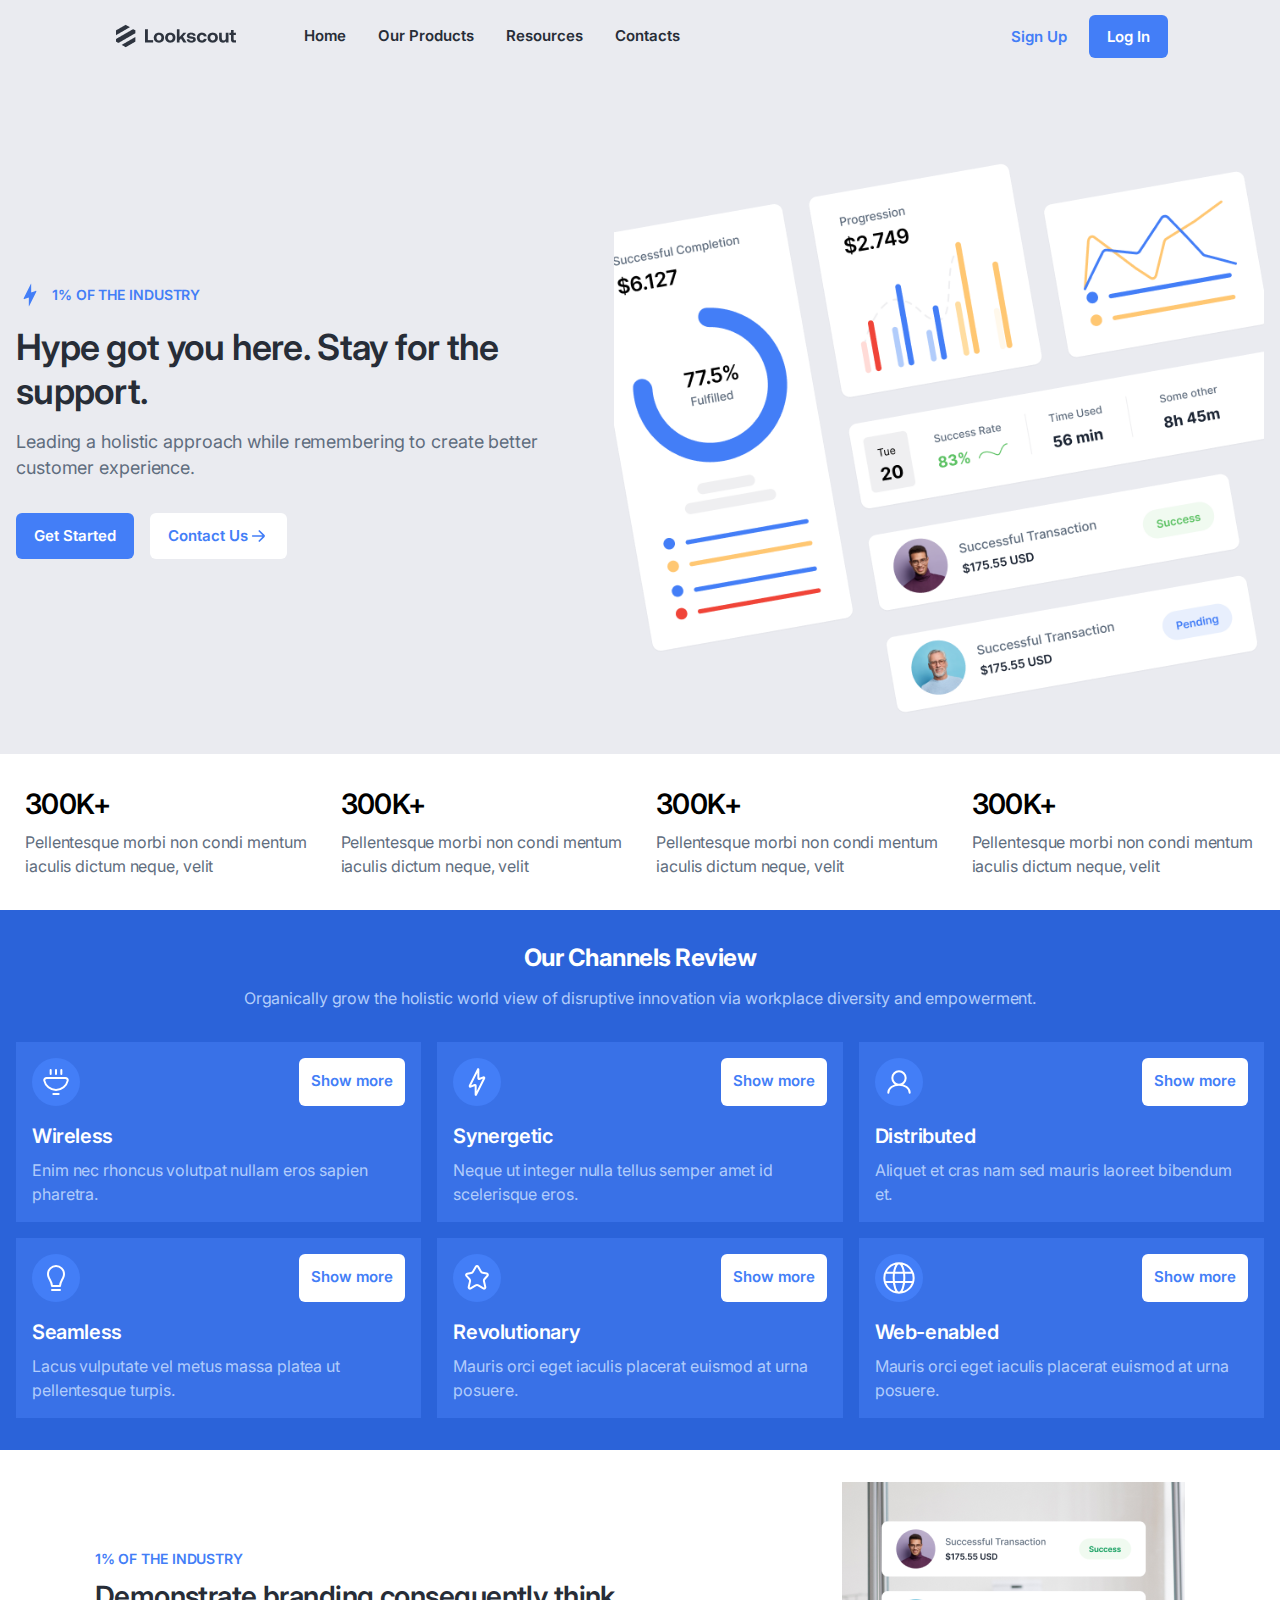
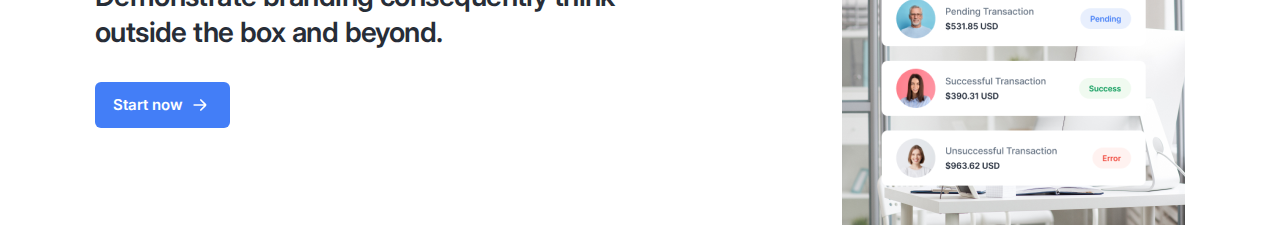
==== about.html @ 9a1436a7 "abou.html eklendi.header ve content oluşturuldu" ====
<!DOCTYPE html>
<html lang="en">
<head>
  <meta charset="UTF-8">
  <meta name="viewport" content="width=device-width, initial-scale=1.0">
  <link rel="preconnect" href="https://fonts.googleapis.com">
  <link rel="preconnect" href="https://fonts.gstatic.com" crossorigin>
  <link href="https://fonts.googleapis.com/css2?family=Inter:ital,opsz,wght@0,14..32,100..900;1,14..32,100..900&display=swap" rel="stylesheet">
  <link rel="stylesheet" href="assets/css/about.css">
  <title>About</title>
</head>
<body>
  <div class="header-mobile">
    <div class="logo-content-mobile">
      <a href="#"><img src="assets/img/Main-logo.png" alt="Lookscout Logo"></a>
    </div>
    <div class="hamburger-menu-content">
      <img src="assets/img/hamburger-menu-icon.png" alt="Hamburger Menu Icon">
    </div>
  </div>
  <div class="header-desktop">
    <div class="desktop-logo">
      <img src="assets/img/Main-logo.png" alt="">
    </div>
    <div class="dekstop-nav">
      <a href="#">Home</a>
      <a href="#">Our Products</a>
      <a href="#">Resources </a>
      <a href="#">Contacts</a>
    </div>
    <div class="desktop-links">
      <a class="white-sign" href="#"> Sign Up</a>
      <a  class="blue-log"  href="#"> Log In</a>
    </div>
  </div>
  <div class="container">
    <div class="graphic-content">
      <div class="graphic-photo-inner">
        <img class="mobile-photo" src="assets/img/Graphic-mobil-photo.png" alt="Graphic Mobile Photo">
        <img class="tablet-photo" src="assets/img/tablet-graphic-phpt.png" alt="">
        <img  class="desktop-photo" src="assets/img/desktop-graphic-photo.png" alt="">
      </div>
      <div class="graphic-text-inner">
          <div class="lightining-inner">
            <img src="assets/img/lightining-icon-blue.svg" alt="">
            <span class="blue-lightining-text">1% OF THE INDUSTRY</span>
          </div>
          <h1>Hype got you here. Stay for the support. </h1>
          <p class="graphic-content-p">Leading a holistic approach while remembering to create better customer experience.  </p>
          <div class="graphic-btn-inner">
            <a class="get-started" href="#">Get Started</a>
            <a class="contact-us"  href="#">Contact Us <img src="assets/img/right-arrow-blue-icon.svg" alt="Right blue arrow icon"></a>
          </div>
      </div>
    </div>
  </div>
  <div class="number-users-content">
    <div class="number-users-inner">
      <h2 class="number-users-h">300K+ </h2>
      <p class="number-users-p" >Pellentesque morbi non condi mentum iaculis dictum neque, velit</p>
    </div>
    <div class="number-users-inner">
      <h2 class="number-users-h">300K+ </h2>
      <p class="number-users-p" >Pellentesque morbi non condi mentum iaculis dictum neque, velit</p>
    </div>
    <div class="number-users-inner">
      <h2 class="number-users-h">300K+ </h2>
      <p class="number-users-p" >Pellentesque morbi non condi mentum iaculis dictum neque, velit</p>
    </div>
    <div class="number-users-inner">
      <h2 class="number-users-h">300K+ </h2>
      <p class="number-users-p" >Pellentesque morbi non condi mentum iaculis dictum neque, velit</p>
    </div>
  </div>
  <div class="review-content">
    <div class="review-header">
      <h2 class="review-h">Our Channels Review</h2>
      <p class="review-p">Organically grow the holistic world view of disruptive innovation via workplace diversity and empowerment.</p>
    </div>
    <div class="box-container">
      <div class="review-box">
        <div class="box-top">
          <img src="assets/img/wifi icon.svg" alt="Wifi Icon">
          <a class="show-more" href="#"> Show more</a>
        </div>
        <h4 class="box-top-h">Wireless</h4>
        <p class="box-p">Enim nec rhoncus volutpat nullam eros sapien pharetra.</p>
      </div>
      <div class="review-box">
        <div class="box-top">
          <img src="assets/img/elektric-icon.svg" alt="Electric Icon">
          <a class="show-more" href="#"> Show more</a>
        </div>
        <h4 class="box-top-h">Synergetic</h4>
        <p class="box-p">Neque ut integer nulla tellus semper amet id scelerisque eros.</p>
      </div>
      <div class="review-box">
        <div class="box-top">
          <img src="assets/img/people-icon.svg" alt="People Icon">
          <a class="show-more" href="#"> Show more</a>
        </div>
        <h4 class="box-top-h">Distributed</h4>
        <p class="box-p">Aliquet et cras nam sed mauris laoreet bibendum et.</p>
      </div>
      <div class="review-box">
        <div class="box-top">
          <img src="assets/img/light-icon.svg" alt="Light Icon">
          <a class="show-more" href="#"> Show more</a>
        </div>
        <h4 class="box-top-h">Seamless</h4>
        <p class="box-p">Lacus vulputate vel metus massa platea ut pellentesque turpis.</p>
      </div>
      <div class="review-box">
        <div class="box-top">
          <img src="assets/img/star-icon.svg" alt="Star Icon">
          <a class="show-more" href="#"> Show more</a>
        </div>
        <h4 class="box-top-h">Revolutionary</h4>
        <p class="box-p">Mauris orci eget iaculis placerat euismod at urna posuere.</p>
      </div>
      <div class="review-box web">
        <div class="box-top">
          <img src="assets/img/web-blue-icon.svg" alt="Star Icon">
          <a class="show-more" href="#"> Show more</a>
        </div>
        <h4 class="box-top-h">Web-enabled</h4>
        <p class="box-p">Mauris orci eget iaculis placerat euismod at urna posuere.</p>
      </div>
    </div>
  </div>
  <div class="motto-content">
    <div class="motto-text-inner">
      <span class="motto-span">1% OF THE INDUSTRY</span>
      <h3 class="motto-h" >Demonstrate branding consequently think outside the box and beyond.</h3>
      <div class="motto-btn-area">
        <a class="strt-btn" href="#">Start now</a>
        <img src="assets/img/white-arrow.svg" alt="">
      </div>
    </div>
    <div class="motto-photo-inner">
      <img src="assets/img/motto-small-photo.png" alt="">
    </div>
  </div>
  <!-- ali start here -->
</body>
</html>
---- assets/css/about.css ----
*, *::before, *::after {
  box-sizing: border-box;
}

* {
  margin: 0;
  padding: 0;
}

body {
  line-height: 1.5;
  -webkit-font-smoothing: antialiased;
  font-family: "Inter", system-ui;
  margin-inline: auto;
}

img, picture, video, canvas, svg {
  display: block;
  max-width: 100%;
}

input, button, textarea, select {
  font: inherit;
}

p, h1, h2, h3, h4, h5, h6 {
  overflow-wrap: break-word;
}

/* reset end */

.header-desktop{
  background-color: #EAEBF0;
}
.graphic-content{
  background-color: #EAEBF0;
  
}

.container{
  color: #272D37 ;
  display: flex;
  flex-direction: column;
  background-color:#EAEBF0 ;
  padding-inline: 16px;


}

.header-mobile{
  display: flex;
  justify-content: space-between;
  border-bottom: 1px solid #EAEBF0;
  background-color:#EAEBF0 ;
  padding-inline: 16px;
}

.graphic-content{
  margin-inline: auto;
}

/* header part over */

/*! graphic-content start here */

.graphic-photo-inner img{
  margin-inline: auto;
}

.lightining-inner{
  display: flex;
  gap: 8px;
  align-items: center;
  margin-bottom: 16px;
}

.blue-lightining-text{
  color: #437EF7;
  font-size: 14px;
  font-weight: 600;
  line-height: 20px;
  letter-spacing: -0.10000000149011612px;
  text-align: left;
}

h1{
  font-size: 36px;
  font-weight: 600;
  line-height: 44px;
  letter-spacing: -0.02em;
  margin-bottom: 16px;
}

.graphic-content-p{
  font-size: 18px;
  font-weight: 400;
  line-height: 26px;
  letter-spacing: -0.10000000149011612px;
  text-align: left;
  color: #5F6D7E;
  margin-bottom: 32px;
}

.graphic-btn-inner{
  display: inline-block;
  display: flex;
  flex-direction: column;
  gap: 16px;
  margin-top: 24px;
  margin-bottom: 40px;
}

.get-started{
  text-decoration: none;
  color: white;
  background-color: #437EF7;
  padding: 12px 18px;
  text-align: center;
  border-radius: 6px;
  font-size: 15px;
  font-weight: 600;
  line-height: 22px;
  display: flex;
  justify-content: center;
}

.contact-us{
  text-decoration: none;
  color: #437EF7;
  background-color: white;
  padding: 12px 18px;
  text-align: center;
  border-radius: 6px;
  display: flex;
  justify-content: center;
  font-size: 15px;
  font-weight: 600;
  line-height: 22px;
  text-align: center;
}

.get-started:hover{
  background-color: white;
  color: #437EF7;
}

.contact-us:hover{
  color: white;
  background-color: #437EF7;
}

/* number-users-content start here */

.number-users-content{
  padding-top: 32px;
  margin-bottom: 32px;
  gap: 32px;
  display: flex;
  flex-direction: column;
  background-color: white;
  justify-content: center;
  align-items: center;
}

.number-users-inner{
  gap: 8px;
  display: flex;
  flex-direction: column;
  
}

.number-users-h{
  font-size: 28px;
  font-weight: 600;
  line-height: 36px;
  letter-spacing: -0.02em;
  text-align: left;
}

.number-users-p{
  font-size: 16px;
  font-weight: 400;
  line-height: 24px;
  letter-spacing: -0.10000000149011612px;
  text-align: left;
  color: #5F6D7E;
}

/* reviwe part start */

.review-content{
  gap: 16px;
  align-items: center;
  align-content: center;
  background-color: #2B63D9;
  padding-inline: 16px;
  padding-bottom: 32px;
}

.box-container{
  display: grid;
  gap:16px;
}

.review-h{
  font-size: 24px;
  font-weight: 700;
  line-height: 32px;
  letter-spacing: -0.02em;
  text-align: center;
  margin-bottom: 12px;
  color: white;
  margin-top: 32px;
}

.review-p{
  font-size: 16px;
  font-weight: 400;
  line-height: 24px;
  letter-spacing: -0.10000000149011612px;
  text-align: center;
  color: #B1CCFB;
  margin-bottom: 32px;
}

.review-box{
  background-color: #3971E7;
  padding: 16px;
}

.box-top{
  display: flex;
  justify-content: space-between;
}

.show-more{
  text-decoration: none;
  border-radius: 6px;
  font-size: 15px;
  font-weight: 600;
  line-height: 22px;
  text-align: left;
  color: #437EF7;
  padding: 12px;
  background-color: white;
}

.box-top-h{
  font-size: 20px;
  font-weight: 600;
  line-height: 28px;
  letter-spacing: -0.02em;
  text-align: left;
  color: white;
  margin-top: 16px;
  margin-bottom: 8px;

}

.box-p{
  font-size: 16px;
  font-weight: 400;
  line-height: 24px;
  letter-spacing: -0.10000000149011612px;
  text-align: left;
  color: #B1CCFB;
}

/* motto-content start here */

.motto-content{
  margin-top: 32px;
  padding-inline: 16px;
  display: flex;
  flex-direction: column;
  align-items: center;
}

.motto-span{
  font-size: 14px;
  font-weight: 600;
  line-height: 20px;
  letter-spacing: -0.10000000149011612px;
  text-align: left;
  color:#437EF7;
}

.motto-h{
  font-size: 28px;
  font-weight: 600;
  line-height: 36px;
  letter-spacing: -0.02em;
  text-align: left;
  color: #272D37;
  margin-top: 8px;
  margin-bottom: 32px;
}

.motto-btn-area{
  display: flex;
  background-color: #437EF7;
  gap: 10px;
  padding: 12px 18px;
  border-radius: 6px;
  max-width: 135px;
  margin-bottom: 32px;
}

.strt-btn{
  text-decoration: none;
  color: white;
  font-size: 15px;
  font-weight: 600;
  line-height: 22px;
  text-align: left;
}
.header-desktop{
  display: none;
}

.tablet-photo{
  display: none;
}
.desktop-photo{
  display: none;
}

.web{
  display: none;
}
/* tablet versiyon */
@media (width >= 758px){
  .tablet-photo{
    display: block;
  }

  .mobile-photo{
    display: none;
  }
  .graphic-btn-inner{
    display: flex;
    flex-direction: row;
  }
  .number-users-content{
    display: grid;
    grid-template-columns: 1fr 1fr ;
    justify-items: center;
    justify-content: center;
    padding-inline: 25px;
  }
  .box-container{
    display: grid;
    grid-template-columns: 1fr 1fr;
  }
  .web{
    display:grid;
  }
}

/* desktop version */
@media(width >= 1280px){
    .graphic-content{
      display: flex;
      flex-direction: row-reverse;
      margin-top: 55px;
      justify-content: space-between;
    }
    .number-users-content{
      grid-template-columns: 1fr 1fr 1fr 1fr;
    }
    .graphic-text-inner{
      align-self: center;
    }

    .header-mobile{
      display: none;
    }
  
    .header-desktop{
      display: flex;
      align-items: center;
      justify-content: space-between;
      padding-inline: 112px;
      padding-block:20px;
    }
  
    .dekstop-nav {
      margin-right:auto;
      gap: 32px;
      margin-left: 64px;
      display: flex;
      flex-direction: row;
    }
  
    .dekstop-nav a{
      text-decoration: none;
      color: #272D37;
      font-size: 15px;
      font-weight: 600;
      line-height: 22px;
      text-align: left;
    }

    .desktop-links a{
      text-decoration: none;
    font-size: 15px;
    font-weight: 600;
    line-height: 22px;
    text-align: center;
    padding: 12px 18px;
    border-radius: 6px;
    }

    .white-sign{
      color: #437EF7;
    }
  
    .blue-log{
      color: white;
      background-color:  #437EF7;
    }
    .box-container{
      grid-template-columns: 1fr 1fr 1fr;
    }
    .motto-content{
      display: flex;
      flex-direction: row;
      justify-content: space-around;
    }
    .motto-text-inner{
     align-self: center;
     max-width: 590px;
    }

  }
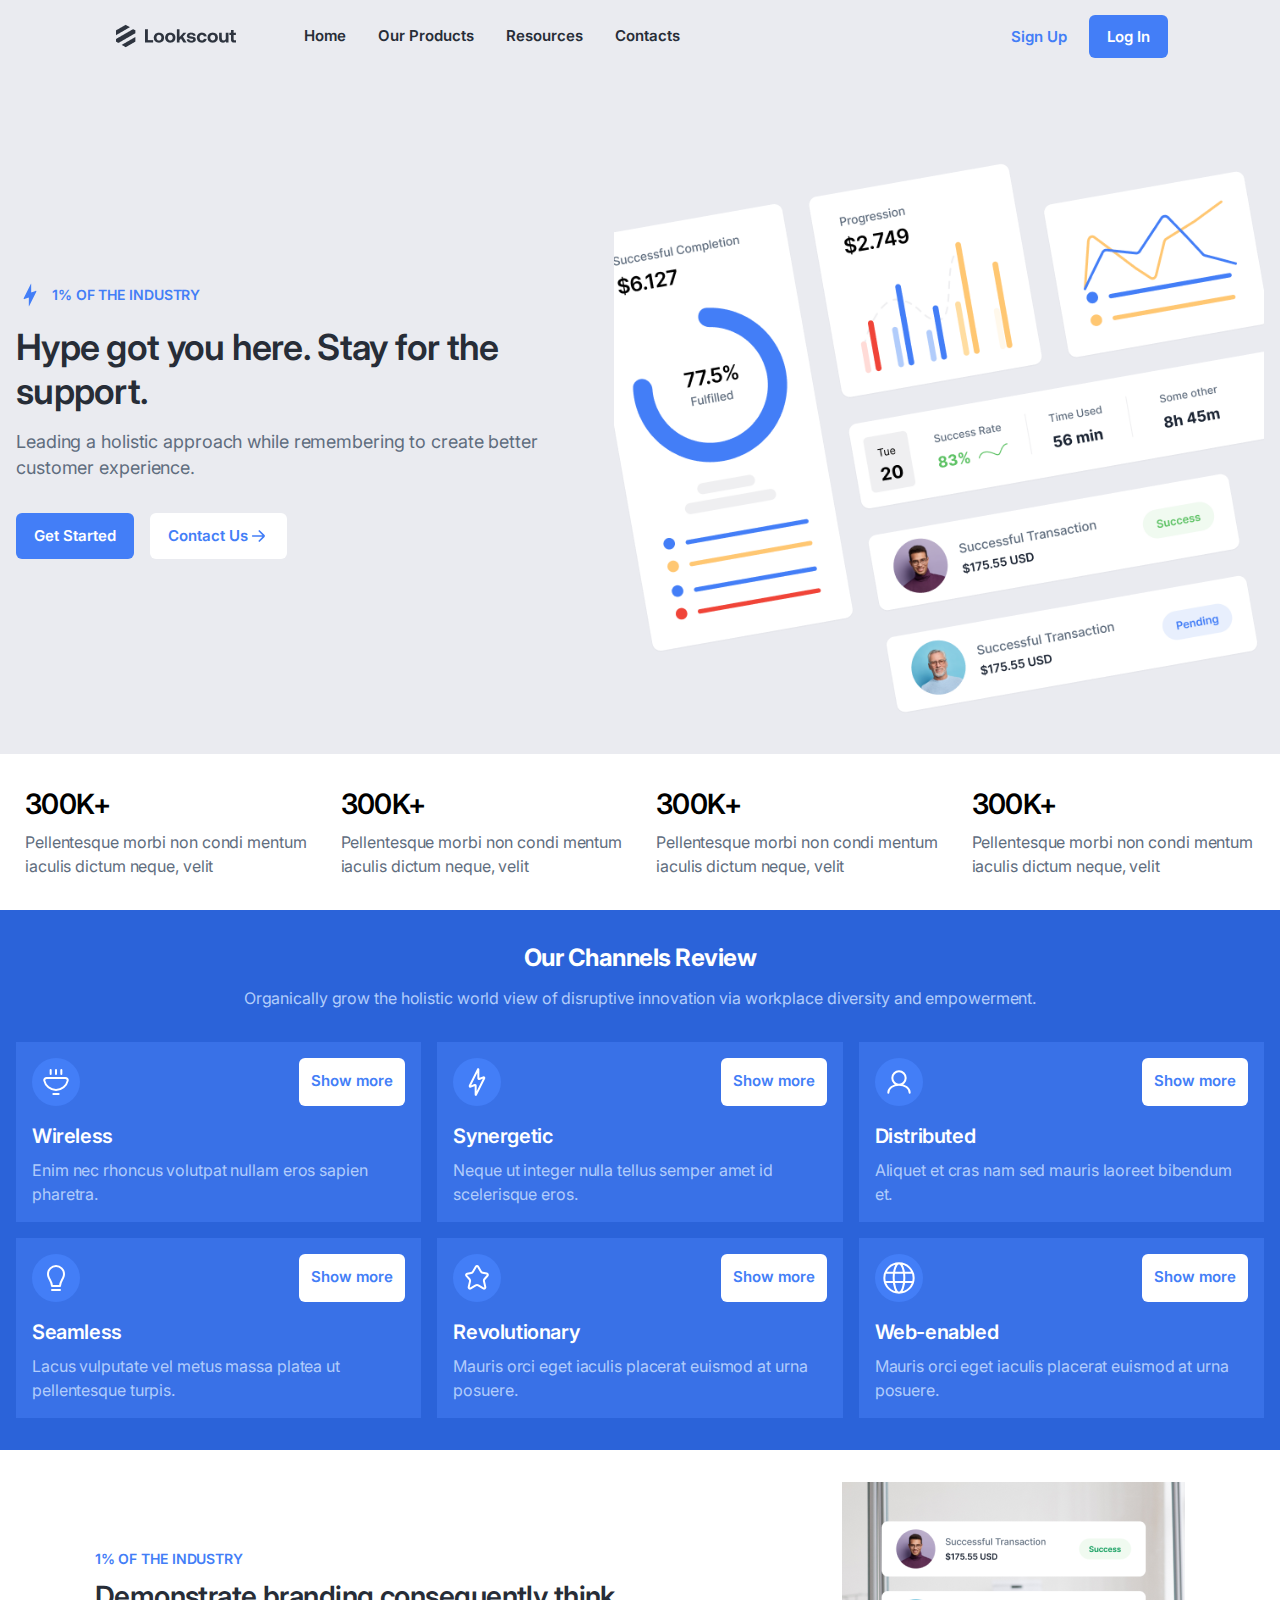
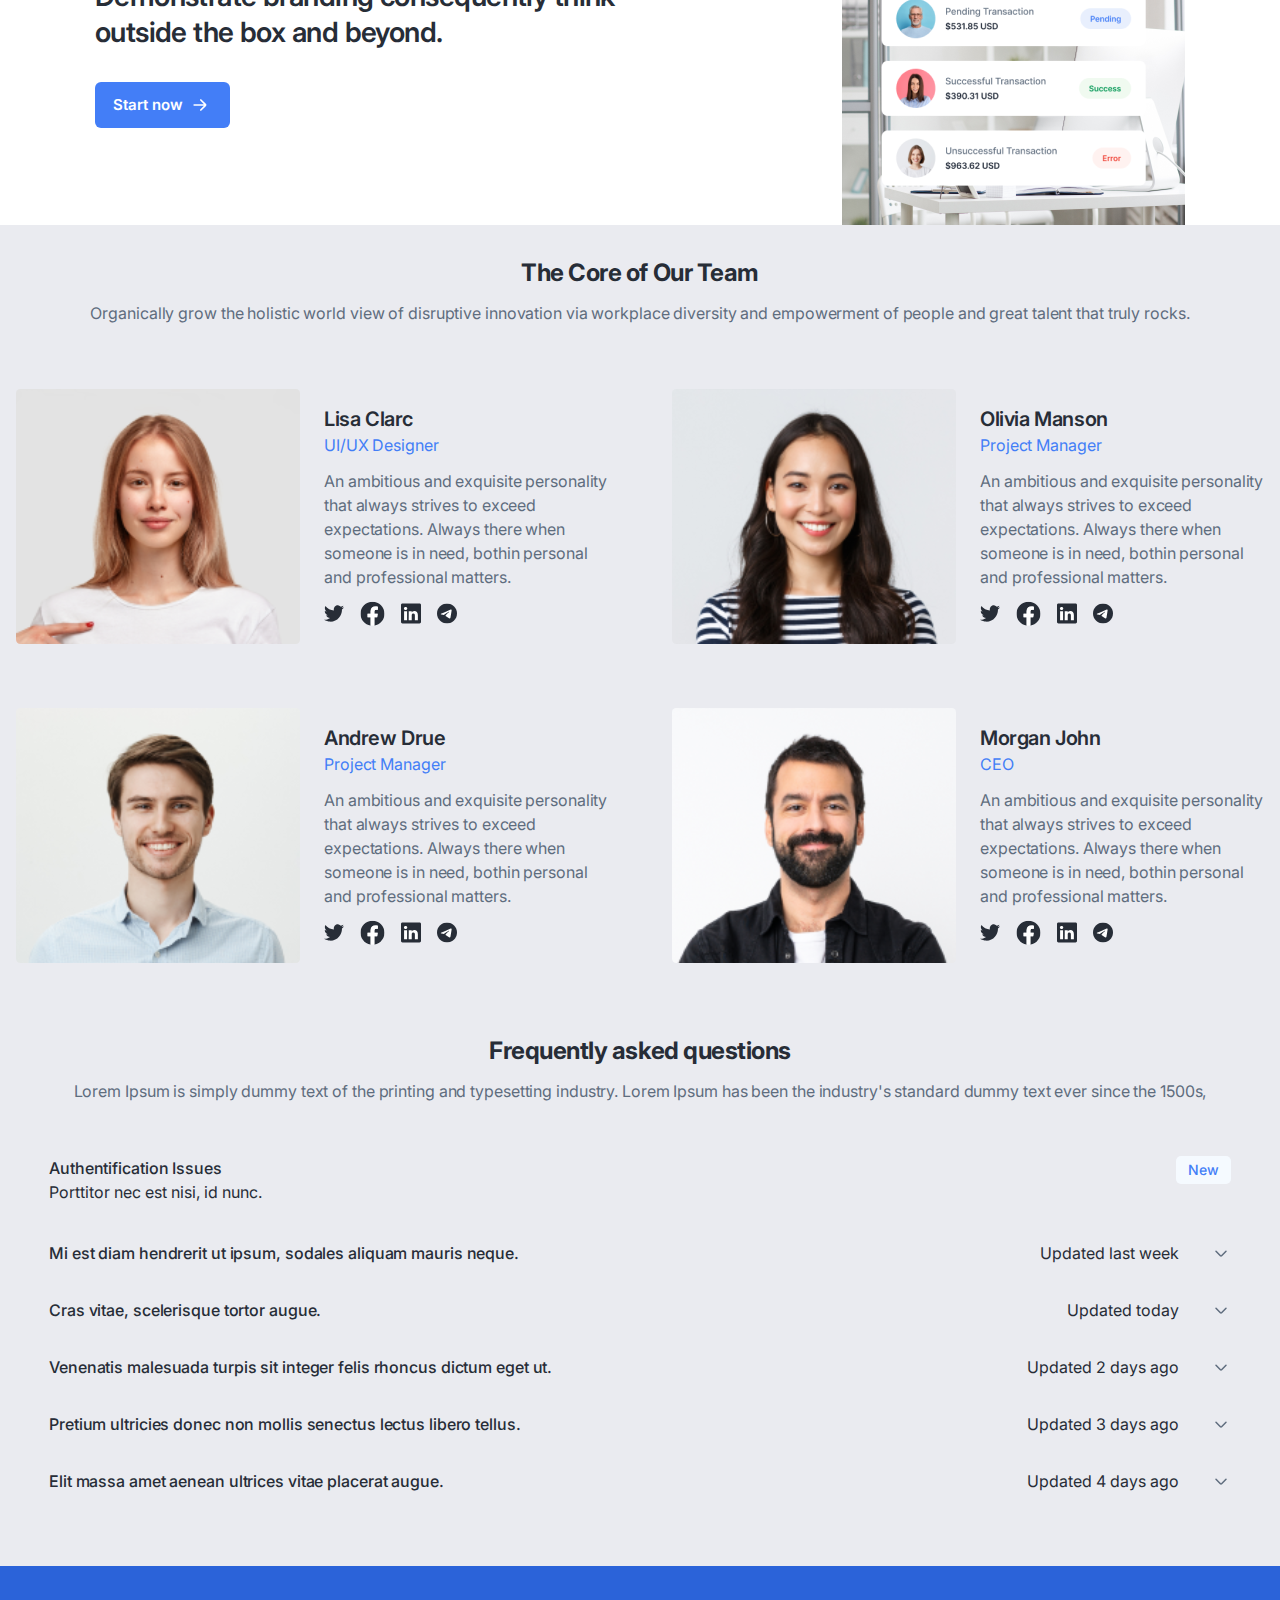
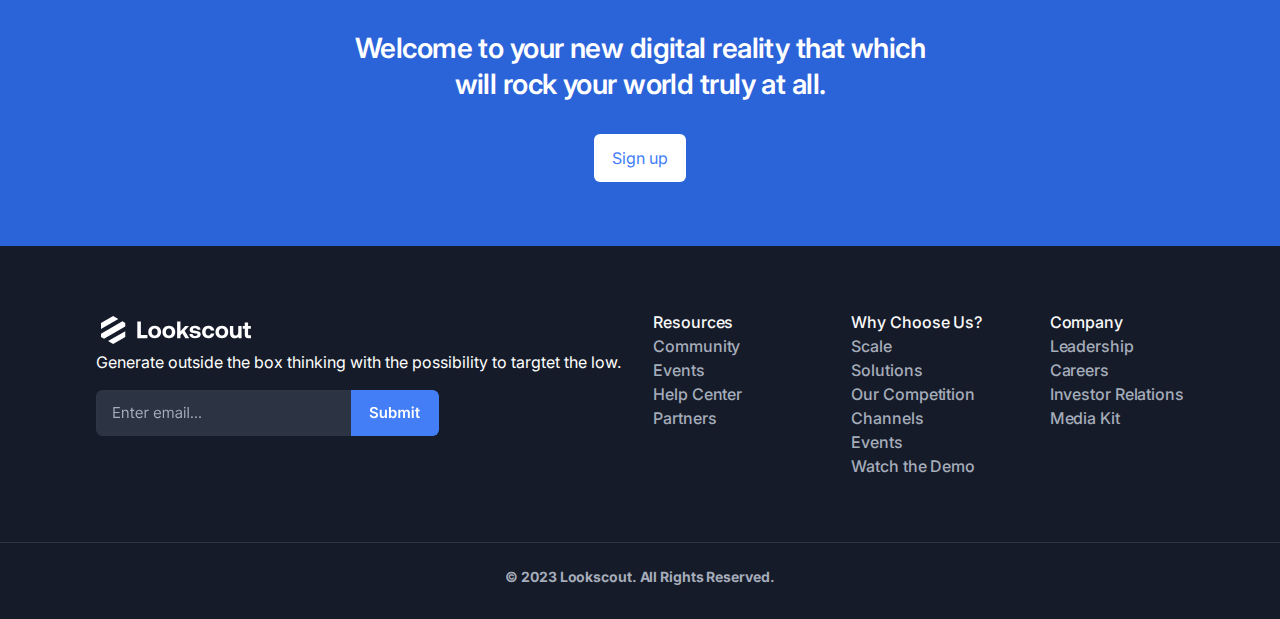
==== commit 8707a41f: "about sayfası tamamlandı." ====
--- a/about.html
+++ b/about.html
@@ -142,5 +142,212 @@
     </div>
   </div>
   <!-- ali start here -->
+  <div class="container">
+    <div class="team-part">
+      <div class="team-part-text">
+        <h1>The Core of Our Team</h1>
+        <p>Organically grow the holistic world view of disruptive innovation via workplace diversity and empowerment of
+          people and great talent that truly rocks.</p>
+      </div>
+      <div class="team-members">
+
+        <div class="team-member">
+          <div>
+            <img src="assets/img/team-photo-1.svg" alt="">
+          </div>
+
+          <div class="team-member-text">
+            <h2>Lisa Clarc</h2>
+            <h3>UI/UX Designer</h3>
+            <p>An ambitious and exquisite personality that always strives to exceed expectations. Always there when
+              someone is in need, bothin personal and professional matters.</p>
+            <div class="social-media-icons">
+              <img src="assets/img/twitter-icon.svg" alt="">
+              <img src="assets/img/facebook-icon.svg" alt="">
+              <img src="assets/img/linkedin-icon.svg" alt="">
+              <img src="assets/img/telegram-icon.svg" alt="">
+            </div>
+          </div>
+        </div>
+
+        <div class="team-member">
+          <div>
+            <img src="assets/img/team-photo-2.svg" alt="">
+          </div>
+
+          <div class="team-member-text">
+            <h2>Olivia Manson</h2>
+            <h3>Project Manager</h3>
+            <p>An ambitious and exquisite personality that always strives to exceed expectations. Always there when
+              someone is in need, bothin personal and professional matters.</p>
+            <div class="social-media-icons">
+              <img src="assets/img/twitter-icon.svg" alt="">
+              <img src="assets/img/facebook-icon.svg" alt="">
+              <img src="assets/img/linkedin-icon.svg" alt="">
+              <img src="assets/img/telegram-icon.svg" alt="">
+            </div>
+          </div>
+
+        </div>
+        <div class="team-member">
+          <div>
+            <img src="assets/img/team-photo-3.svg" alt="">
+          </div>
+
+          <div class="team-member-text">
+            <h2>Andrew Drue</h2>
+            <h3>Project Manager</h3>
+            <p>An ambitious and exquisite personality that always strives to exceed expectations. Always there when
+              someone is in need, bothin personal and professional matters.</p>
+            <div class="social-media-icons">
+              <img src="assets/img/twitter-icon.svg" alt="">
+              <img src="assets/img/facebook-icon.svg" alt="">
+              <img src="assets/img/linkedin-icon.svg" alt="">
+              <img src="assets/img/telegram-icon.svg" alt="">
+            </div>
+          </div>
+        </div>
+        <div class="team-member">
+          <div>
+            <img src="assets/img/team-photo-4.svg" alt="">
+          </div>
+
+          <div class="team-member-text">
+            <h2>Morgan John</h2>
+            <h3>CEO</h3>
+            <p>An ambitious and exquisite personality that always strives to exceed expectations. Always there when
+              someone is in need, bothin personal and professional matters.</p>
+            <div class="social-media-icons">
+              <img src="assets/img/twitter-icon.svg" alt="">
+              <img src="assets/img/facebook-icon.svg" alt="">
+              <img src="assets/img/linkedin-icon.svg" alt="">
+              <img src="assets/img/telegram-icon.svg" alt="">
+            </div>
+          </div>
+        </div>
+      </div>
+
+    </div>
+    <div class="faq-part">
+      <div class="faq-part-text">
+        <h1>Frequently asked questions</h1>
+        <p>Lorem Ipsum is simply dummy text of the printing and typesetting industry. Lorem Ipsum has been the
+          industry's
+          standard dummy text ever since the 1500s, </p>
+      </div>
+
+      <div class="faq">
+        <div class="first-question">
+          <div>
+            <h3>Authentification Issues</h3>
+            <p>Porttitor nec est nisi, id nunc.</p>
+          </div>
+          <div>
+            <h4>New</h4>
+          </div>
+        </div>
+
+        <div class="question">
+          <h3>Mi est diam hendrerit ut ipsum, sodales aliquam mauris neque.</h3>
+          <div class="desktop-detail">
+            <p>Updated last week <img src="assets/img/details-icon.svg" alt=""></p>
+          </div>
+        </div>
+
+        <div class="question">
+          <h3>Cras vitae, scelerisque tortor augue.</h3>
+          <div class="desktop-detail">
+            <p>Updated today <img src="assets/img/details-icon.svg" alt=""></p>
+          </div>
+        </div>
+
+        <div class="question">
+          <h3>Venenatis malesuada turpis sit integer felis rhoncus dictum eget ut.</h3>
+          <div class="desktop-detail">
+            <p>Updated 2 days ago <img src="assets/img/details-icon.svg" alt=""></p>
+          </div>
+        </div>
+
+        <div class="question">
+          <h3>Pretium ultricies donec non mollis senectus lectus libero tellus.</h3>
+          <div class="desktop-detail">
+            <p>Updated 3 days ago <img src="assets/img/details-icon.svg" alt=""></p>
+          </div>
+        </div>
+
+        <div class="question">
+          <h3>Elit massa amet aenean ultrices vitae placerat augue.</h3>
+          <div class="desktop-detail">
+            <p>Updated 4 days ago <img src="assets/img/details-icon.svg" alt=""></p>
+          </div>
+
+        </div>
+      </div>
+    </div>
+
+  </div>
+
+  <div >
+    <div class="touchable">
+      <h1>Welcome to your new digital reality that  which will rock your world truly at all.</h1>
+      
+      <div class="sign-log">
+        <div class="sign">
+          <a href="#">Sign up</a>
+        </div>
+        <div class="log">
+          <a href="#">Log in</a>
+        </div>
+      </div>
+    </div>
+
+  </div>
+
+  <div class="footer">
+      <div class="footer-top">
+        <img src="assets/img/lookscout-white-logo.svg" alt="">
+        <p>Generate outside the box thinking with the possibility to targtet the low.</p>
+        <img class="footer-last-img" src="assets/img/footer-last-img.svg" alt="">
+      </div>
+
+      <div class="links-part">
+        <div class="links">
+          <ul>
+            <li><a href="#">Resources</a></li>
+            <li><a href="#">Community</a></li>
+            <li><a href="#">Events</a></li>
+            <li><a href="#">Help Center</a></li>
+            <li><a href="#">Partners</a></li>
+          </ul>
+        </div>
+
+        <div class="links">
+          <ul>
+            <li><a href="#">Why Choose Us?</a></li>
+            <li><a href="#">Scale</a></li>
+            <li><a href="#">Solutions</a></li>
+            <li><a href="#">Our Competition</a></li>
+            <li><a href="#">Channels</a></li>
+            <li><a href="#">Events</a></li>
+            <li><a href="#">Watch the Demo</a></li>
+          </ul>
+        </div>
+
+        <div class="links">
+          <ul>
+            <li><a href="#">Company</a></li>
+            <li><a href="#">Leadership</a></li>
+            <li><a href="#">Careers</a></li>
+            <li><a href="#">Investor Relations</a></li>
+            <li><a href="#">Media Kit</a></li>
+          </ul>
+        </div>
+      </div>
+
+      
+    </div>
+    <h4 class="footer-down">© 2023 Lookscout. All Rights Reserved.</h4>
+  <!-- ali ends here -->
+
 </body>
 </html>--- a/assets/css/about.css
+++ b/assets/css/about.css
@@ -328,6 +328,15 @@
 .web{
   display: none;
 }
+
+/*  */
+
+
+
+
+
+
+
 /* tablet versiyon */
 @media (width >= 758px){
   .tablet-photo{
@@ -432,4 +441,316 @@
      max-width: 590px;
     }
 
-  }+  }
+
+  /* Css Ali starts here */
+  ul  {
+    padding: 0px;
+  }
+  
+  .container {
+    padding-inline: 16px;
+  }
+  
+  .team-member {
+    margin-block: 32px;
+  }
+  
+  
+  .team-part-text {
+    margin-block: 32px;
+    text-align: center;
+  }
+  
+  .team-part-text h1 {
+    font-size: 24px;
+    font-weight: 700;
+    line-height: 32px;
+    letter-spacing: -0.02em;
+    color: #272D37;
+    margin-bottom: 12px;
+  }
+  
+  .team-part-text p {
+    line-height: 24px;
+    letter-spacing: -0.10000000149011612px;
+    color: #5F6D7E;
+  }
+  
+  .team-member-text h2 {
+    margin-top: 16px;
+    font-size: 20px;
+    font-weight: 600;
+    line-height: 28px;
+    letter-spacing: -0.02em;
+    color:#272D37 ;
+  }
+  
+  .team-member-text h3 {
+    font-size: 16px;
+    font-weight: 400;
+    line-height: 24px;
+    letter-spacing: -0.10000000149011612px;
+    text-align: left;
+    color:#437EF7
+  }
+  
+  .team-member-text p {
+    line-height: 24px;
+    letter-spacing: -0.10000000149011612px;
+    text-align: left;
+    color:#5F6D7E;
+    margin-block: 12px;
+    }
+  
+  .social-media-icons {
+    display: flex;
+    gap: 16px;
+  }
+  
+  
+  /* burada faq kismi bulunmakta. */
+  
+  .faq-part {
+    margin-bottom: 40px;
+  }
+  
+  .faq-part-text h1 {
+    font-size: 24px;
+    font-weight: 700;
+    line-height: 32px;
+    letter-spacing: -0.02em;
+    color: #272D37;
+    margin-block: 40px 12px;
+  }
+  
+  .faq-part-text p {
+    line-height: 24px;
+    letter-spacing: -0.10000000149011612px;
+    color:#5F6D7E;
+    margin-bottom: 32px
+    }
+  
+  .faq-part-text {
+    text-align: center;
+  }
+  
+  .first-question {
+    display: flex;
+    justify-content: space-between;
+    border-bottom: 1px solid rgb(234, 235, 240);
+    padding-bottom: 20px;
+  }
+  
+  .first-question h4 {
+    padding: 4px 12px;
+    color: #437EF7;
+    font-size: 14px;
+    font-weight: 500;
+    line-height: 20px;
+    letter-spacing: -0.10000000149011612px;
+    background-color: rgb(245, 250, 255);
+    border-radius: 5px;
+  }
+  
+  .faq {
+    border: 1px solid rgb(234, 235, 240);
+    padding: 20px 32px 16px;
+  }
+  
+  .faq  h3 {
+    font-size: 16px;
+    font-weight: 500;
+    line-height: 24px;
+    letter-spacing: -0.10000000149011612px;
+    color: #272D37;
+  }
+  
+  .question {
+    border-bottom: 1px solid rgb(234, 235, 240);
+    padding-block: 16px;
+  }
+  
+  .question p {
+    display: flex;
+    gap:32px;
+  }
+  
+  .desktop-detail {
+    display: none;
+  }
+  
+  .question:last-child {
+    border:none
+  }
+  
+  
+  /* faq partı bitt */
+  
+  /* burada sign-up bulunmakta */
+  
+  .touchable {
+    background-color: rgb(43, 99, 217);
+    padding: 32px 16px;
+  }
+  
+  .touchable h1 {
+    font-family: "Inter";
+    font-size: 28px;
+    font-weight: 600;
+    line-height: 36px;
+    letter-spacing: -0.02em;
+    text-align: center;
+    color: white;
+  }
+  
+  .sign a {
+    display: ruby-text;
+    background-color: white;
+    padding: 12px 144px;
+    border-radius: 6px;
+    text-decoration: none;
+    list-style: none;
+    color: #437EF7;
+    margin-top: 16px;
+  }
+  
+  .log a {
+    display: ruby-text;
+    background-color: rgb(67, 126, 247);
+    padding: 12px 149px;
+    border-radius: 6px;
+    text-decoration: none;
+    list-style: none;
+    color: white;
+  }
+  
+  /* burada sign up login kısmı bitiyor */
+  
+  /* burada footer kısmı baslıyor */
+  
+  .footer {
+    background-color: rgb(21, 27, 40);
+    color: white;
+    padding: 16px 32px;
+  }
+  
+  .footer-last-img  {
+    margin-block: 16px 28px ;
+  }
+  
+  .footer li {
+    list-style: none;
+  }
+  
+  .links > ul > li:first-child a {
+    color:#F9F9F9;
+  }
+  
+  .links-part {
+    display: grid;
+    grid-template-columns: repeat(2,1fr);
+    gap:24px 64px ;
+    padding: 0;
+  }
+  
+  .footer a {
+    text-decoration: none;
+    color: #A5ACBA;
+    font-weight: 500;
+    line-height: 24px;
+    letter-spacing: -0.10000000149011612px;
+  }
+  
+  .footer-down {
+    border-top: 1px solid rgb(46, 53, 69);
+    padding-block: 24px 32px;
+    background-color: rgb(21, 27, 40);
+    color: #A5ACBA;
+    text-align: center;
+    font-size: 14px;
+    line-height: 20px;
+    letter-spacing: -0.10000000149011612px;
+    text-align: center;
+  }
+  
+  @media (width>=768px) {
+    .team-member {
+      display: grid;
+      grid-template-columns: repeat(2,1fr);
+    }
+  
+    /* bu kisimda log-in ve sing-up bulunmakta. ve olculerinin kuculmesi gerekiyor. */
+    .sign a {
+      display: block;
+      padding: 12px 18px;
+    }
+  
+    .log a {
+      display: block;
+      padding: 12px 18px;
+    }
+  
+    .sign-log {
+      display: flex;
+      padding-inline: auto;
+      align-items: baseline;
+      gap: 16px;
+      padding-inline: auto;
+      justify-content: center;
+    }
+  
+    .links-part {
+      display: grid;
+      grid-template-columns:repeat(3,1fr)  ;
+    }
+  
+  }
+  
+  @media (width>=1280px) {
+    .team-members {
+      display: grid;
+      grid-template-columns: repeat(2,1fr);
+      column-gap: 64px;
+    }
+    .team-member {
+      gap: 24px;
+    }
+  
+    .question {
+      display: flex;
+      
+    }
+  
+    .touchable { 
+      padding-block:64px ;}
+  
+    .touchable h1 {
+      width: 600px;
+      margin-inline: auto;
+    }
+  
+    
+  
+    .log {
+      display: none;
+    }
+  
+    .question {
+      justify-content: space-between;
+  
+    }
+  
+    .desktop-detail {
+      display: flex;
+    }
+  
+    .footer {
+      display: flex;
+      padding: 64px;
+      justify-content: space-evenly;
+    }
+  }
+  
+  /* Ali CSS ends here */
+  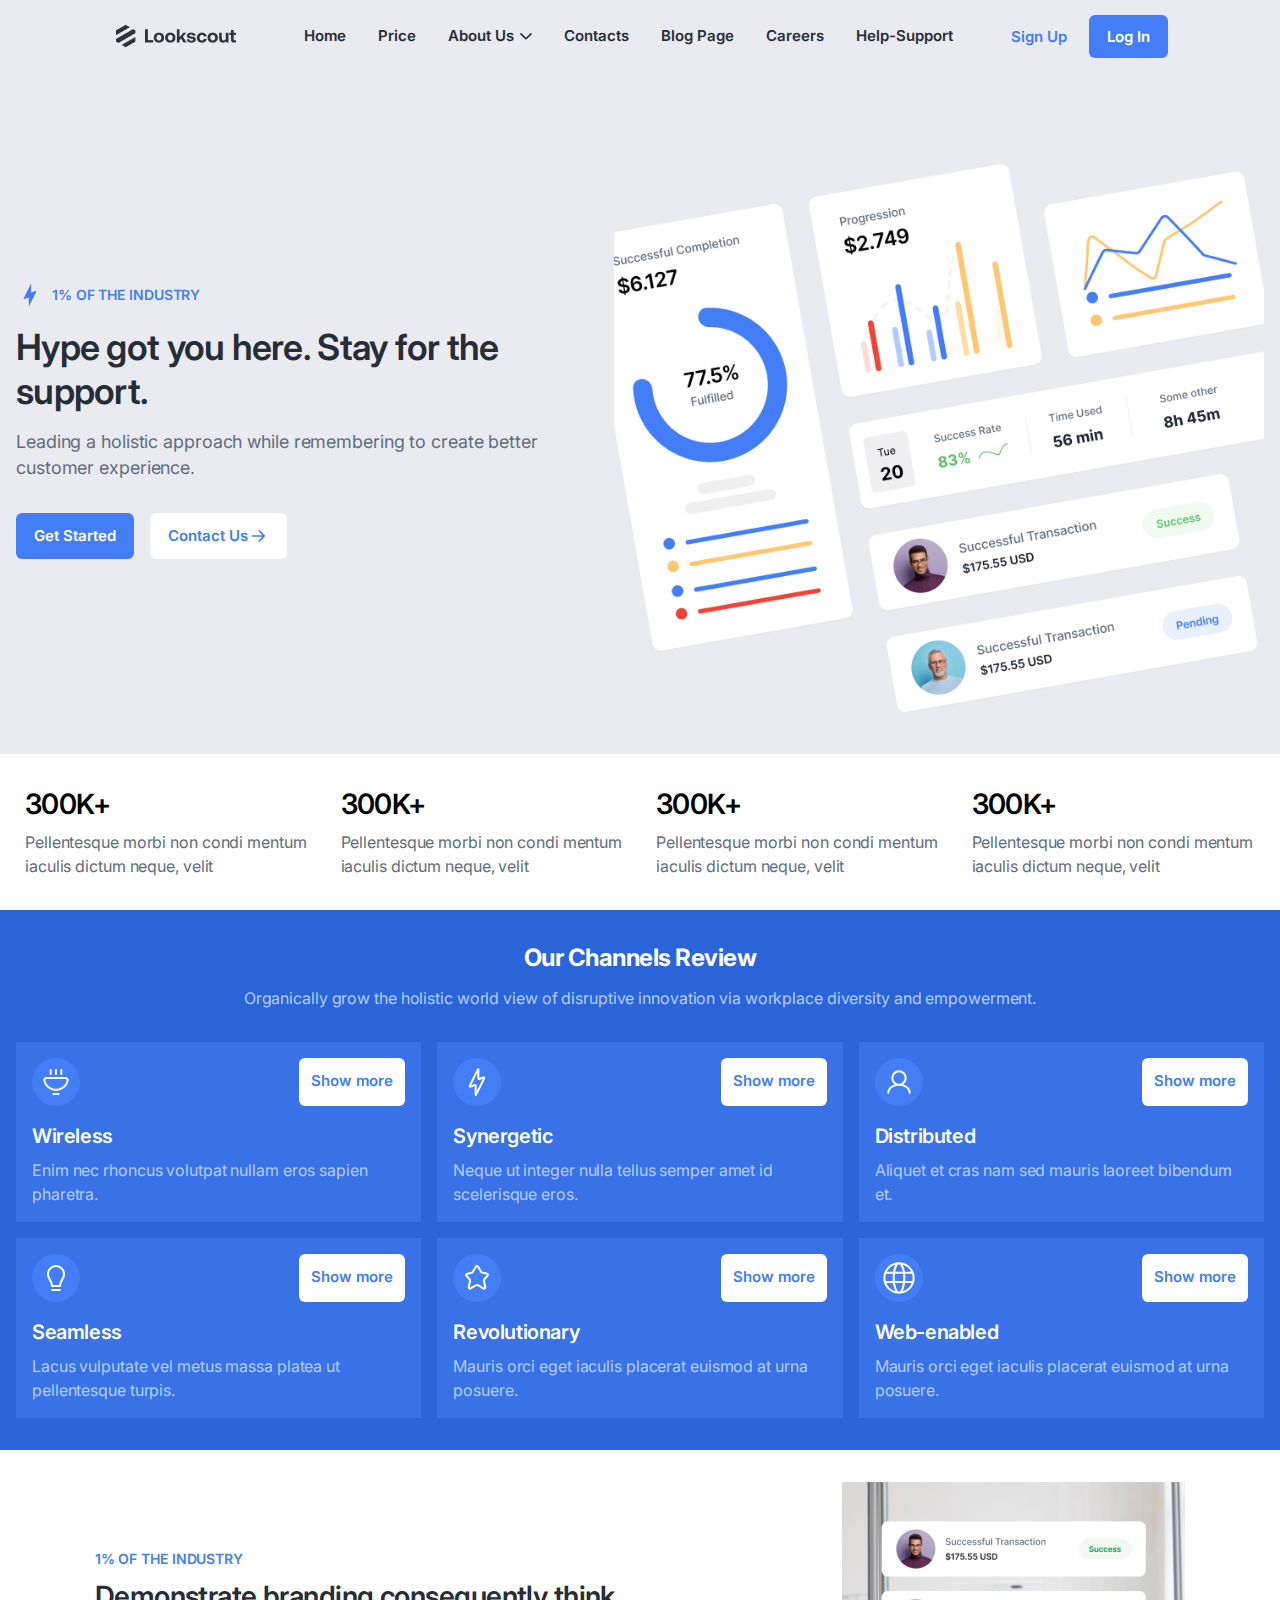
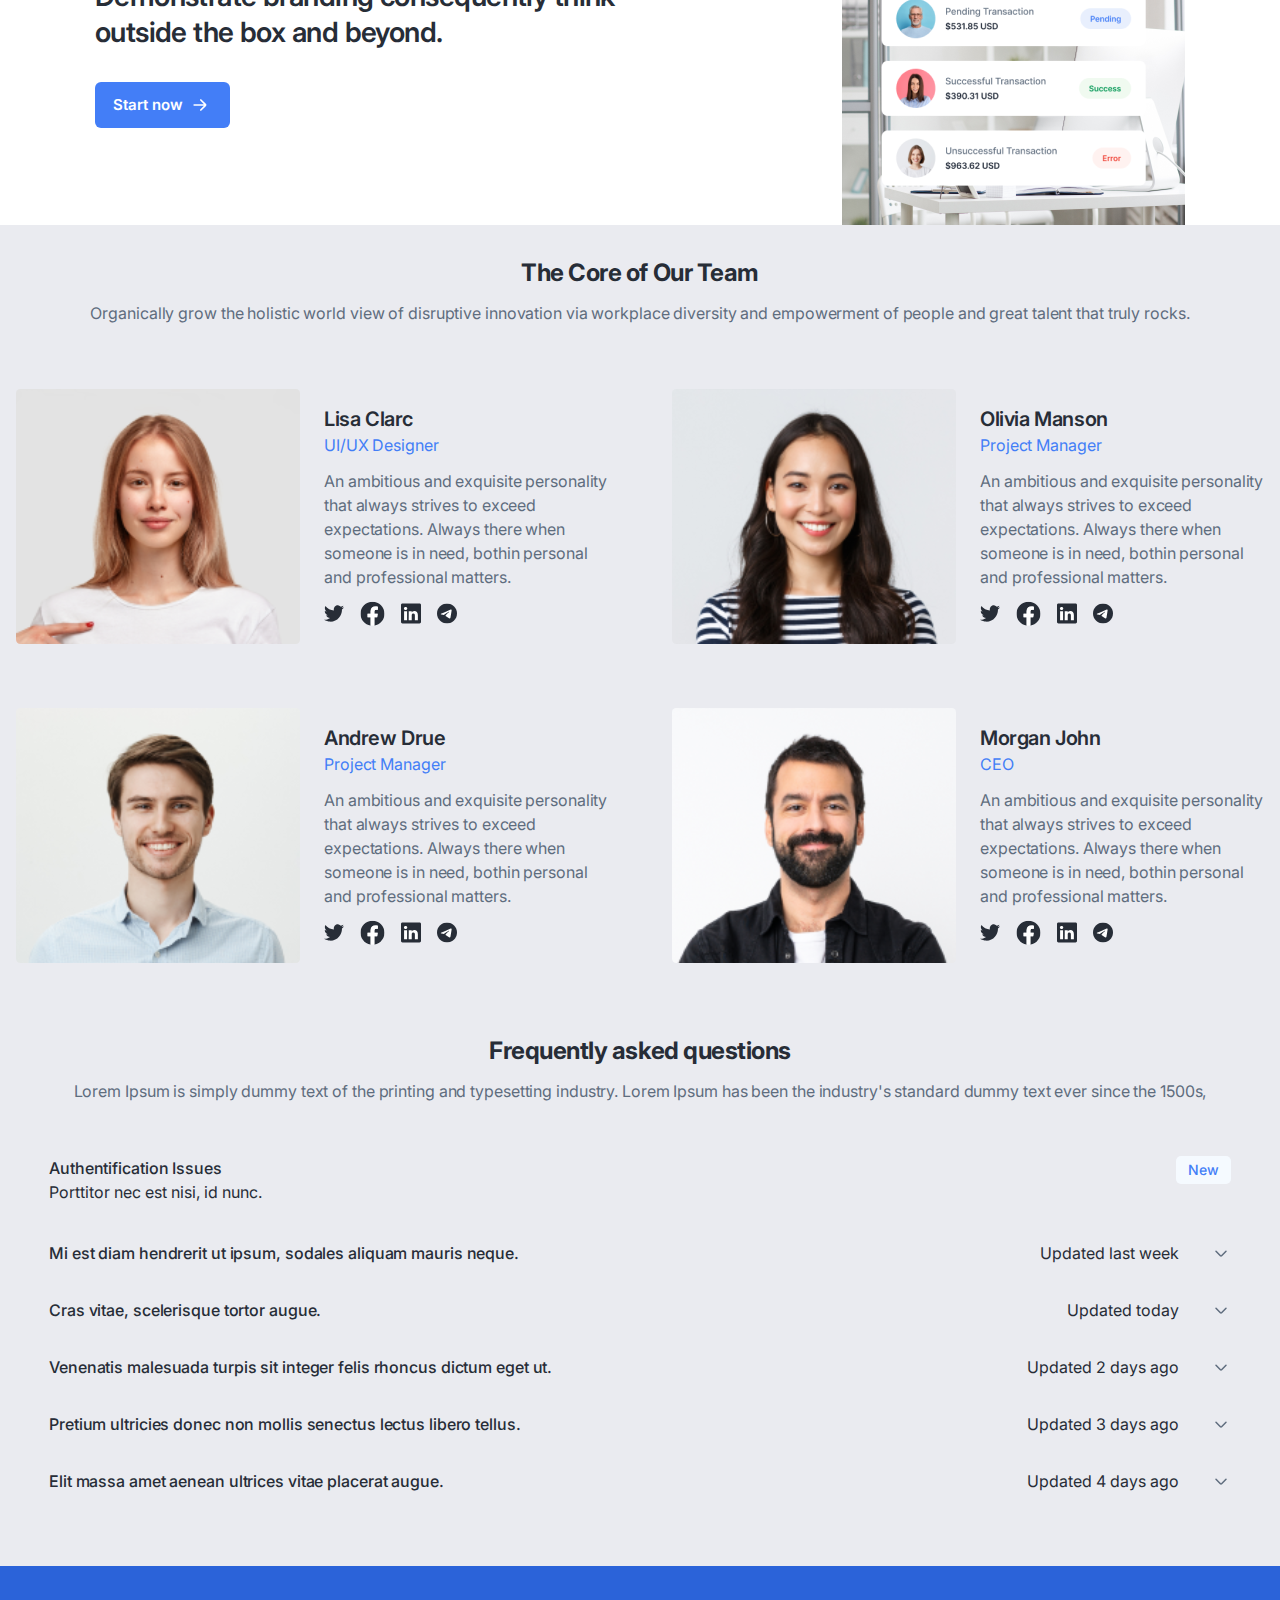
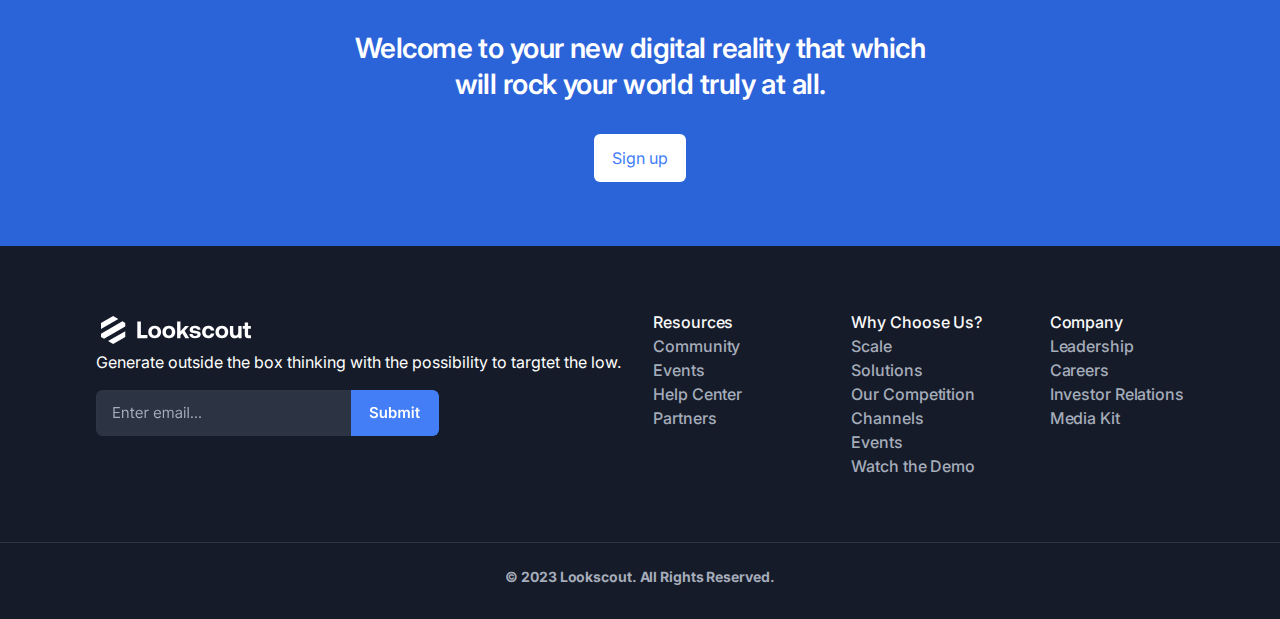
==== commit dd51a02d: "kontroller yapıldı" ====
--- a/about.html
+++ b/about.html
@@ -23,10 +23,13 @@
       <img src="assets/img/Main-logo.png" alt="">
     </div>
     <div class="dekstop-nav">
-      <a href="#">Home</a>
-      <a href="#">Our Products</a>
-      <a href="#">Resources </a>
-      <a href="#">Contacts</a>
+      <a href="index.html">Home</a>
+      <a href="price.html">Price</a>
+      <a class="arrows-nav" href="about.html">About Us <img src="assets/img/arrow-down.svg" alt=""></a>
+      <a href="contuct-us.html">Contacts</a>
+      <a href="blog-page.html">Blog Page</a>
+      <a href="careers.html">Careers</a>
+      <a href="help-support.html">Help-Support</a>
     </div>
     <div class="desktop-links">
       <a class="white-sign" href="#"> Sign Up</a>
--- a/assets/css/about.css
+++ b/assets/css/about.css
@@ -368,6 +368,11 @@
 
 /* desktop version */
 @media(width >= 1280px){
+
+    .arrows-nav{
+      display: flex;
+      gap: 6px;
+    }
     .graphic-content{
       display: flex;
       flex-direction: row-reverse;
